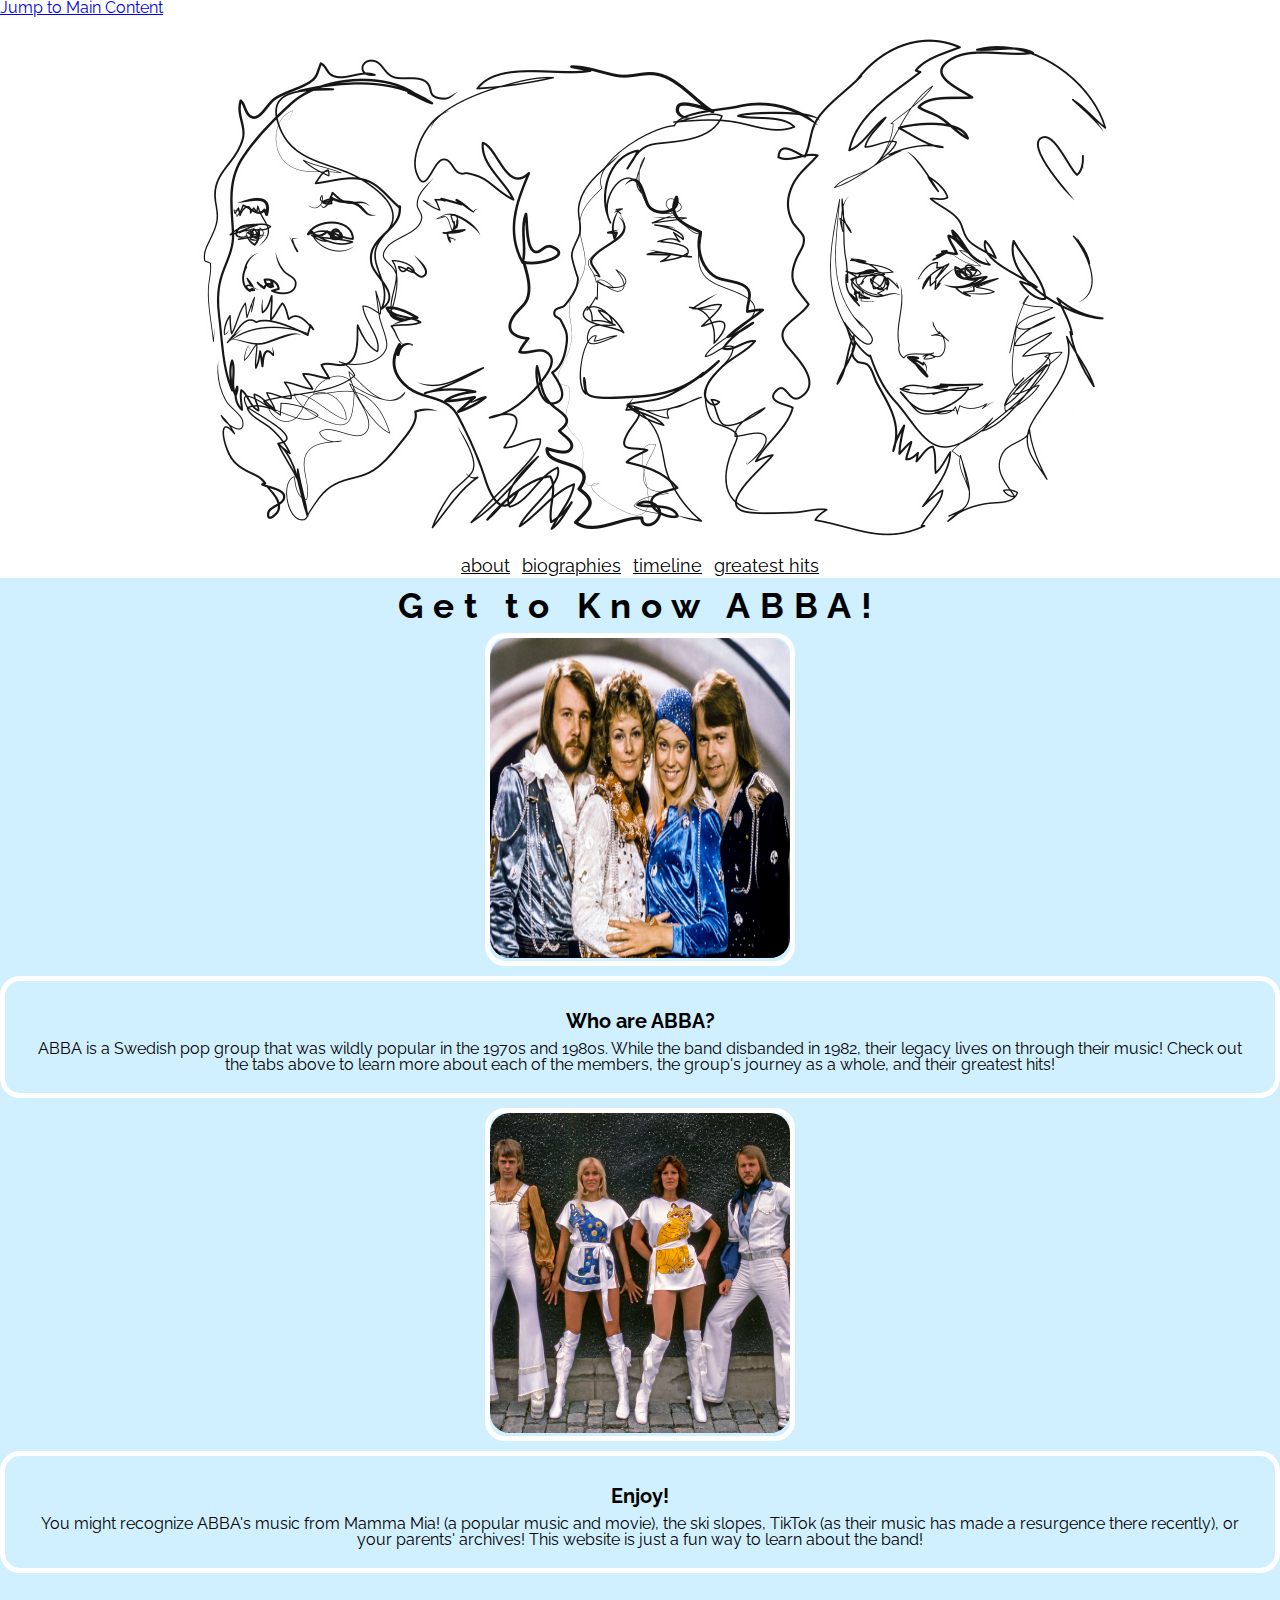
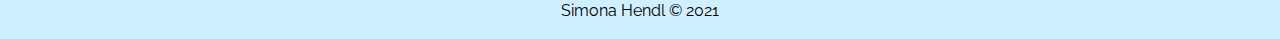
==== index.html @ 5e68b23e "Add files via upload" ====
<!DOCTYPE html>
<html lang="en">
    <head>
        <meta charset="utf-8">
        <meta name="viewport" content="width=device-width, initial-scale=1.0">
        <link rel="stylesheet" type="text/css" href="css/html5reset.css">
        <link rel="stylesheet" type="text/css" href="css/style.css">
        <link rel="stylesheet" type="text/css" href="https://fonts.googleapis.com/css2?family=Raleway&display=swap"/> 
        <link rel="shortcut icon" type="image/png" href="images/abba_logo.png"/>
        <title>About ABBA</title>
    </head>

    <body>
        <a class = "skip" href="https://simonahendl.github.io/portfolio/index.html">Jump to Main Content</a>
        <header>
            <img src="images/logo.jpeg" alt="logo" id = "logo">
            <div id="separate_nav">
                <nav>
                    <ul class="nav_links">
                        <li class="nav_item"><a href="https://simonahendl.github.io/portfolio/index.html">about</a></li>
                        <li class="nav_item"><a href="https://simonahendl.github.io/portfolio/biographies.html">biographies</a></li>
                        <li class="nav_item"><a href="https://simonahendl.github.io/portfolio/timeline.html">timeline</a></li>
                        <li class="nav_item"><a href="https://simonahendl.github.io/portfolio/greatesthits.html">greatest hits</a></li>
                    </ul>
                </nav>
            </div>
        </header>

    <main class="container2">
        <h1>Get to Know ABBA!</h1>
        <div class="start-image">
            <img src="images/group_photo.jpeg" alt=""/>
        </div>
    
        <div class="intro-text">
            <a id="intro"></a>
            <h2>Who are ABBA?</h2>
            <p>ABBA is a Swedish pop group that was wildly popular in the 1970s and 1980s. While the band disbanded in 1982, their legacy lives on through their music! Check out the tabs above to learn more about each of the members, the group's journey as a whole, and their greatest hits!  </p>
        </div>

        <div class="end-image">
            <img src="images/group_photo2.jpeg" alt=""/>
        </div>

        <div class="ending-text">
            <a id="final"></a>
            <h2>Enjoy!</h2>
            <p>You might recognize ABBA's music from Mamma Mia! (a popular music and movie), the ski slopes, TikTok (as their music has made a resurgence there recently), or your parents' archives! This website is just a fun way to learn about the band! </p>
        </div>
    </main>

        <footer>
            <p>Simona Hendl &copy; 2021</p>
        </footer>

    </body>
</html>
---- css/style.css ----
@media only screen and (max-width: 425px) {
    header img{
      max-width: 100%;
      height: auto;
    }
  }

body{
    font-family: "Raleway", sans-serif;
}

header{
    display: flex;
    flex-wrap: wrap;
    justify-content: center;
    flex-direction: column;
    align-items: center;
    border-bottom: 3px solid white;
  }

.nav_links{
    display: flex;
    flex-direction: row;
    justify-content: space-around;
    align-content: center;
}
nav a{
    font-size: 18px;
    color: black;
    padding: 6px;
}
nav a:hover{
    color: black;
    font-style: italic;
}

nav a:active{
    font-style: normal;
    color: black;
}

.grid-container{
    display: grid;
    grid-template-columns: 100px 100px 100px;
    grid-template-rows: 100px 100px 100px;
    justify-content: center;
    align-items: center;
    grid-gap: 10px;
}

.gallery__img {
    background: #444;
    border: 1px solid #555;
    color: #AAA;
    width: 100%;
    height: 100%;
    grid-row: span 1;
    box-shadow: 2px 2px 2px black;
  }

h1 {
    padding: 10px;
    text-align: center;
    font-size: 35px;
    letter-spacing: 10px;
}

h2 {
    padding: 10px;
    text-align: center;
    font-size: 20px;
}

main{
    background-color: #d0efff;
}

.container {
    display: flex;
    flex-wrap: wrap;
    justify-content: center;
    align-items: center;
    flex-direction: column;
    column-gap: 20px;
}

.container h3{
    padding-bottom: 10px;
}

.container div{
    padding: 20px;
    text-align: center;
    border-radius: 20px;
    border: white 5px;
    border-style: solid;
    margin-bottom: 10px;
}

.container img {
   width: 275px;
   height: 320px;
   border-radius: 20px;
   
}

.container p {
    margin-top: 5px;
}

.container1 {
    display: flex;
    flex-wrap: wrap;
    justify-content: center;
    align-items: center;
    flex-direction: column;
    column-gap: 20px;
}

.container1 div{
    padding: 20px;
    text-align: center;
    border: white 5px;
    border-style: solid;
    margin-bottom: 10px;
    border-radius: 20px;

}

.container2 {
    display: flex;
    flex-wrap: wrap;
    justify-content: center;
    align-items: center;
    flex-direction: column;
    column-gap: 20px;
}

.container2 div{
    text-align: center;
    border-radius: 20px;
    border: white 5px;
    border-style: solid;
    margin-bottom: 10px;
}

.container2 img {
    padding: 0px;
    width: 300px;
    height: 320px;
    border-radius: 20px;
    
 }

.intro-text, .ending-text {
    padding: 20px;
}

footer{
    background-color:  #d0efff;
    padding: 20px;
    text-align: center;
}
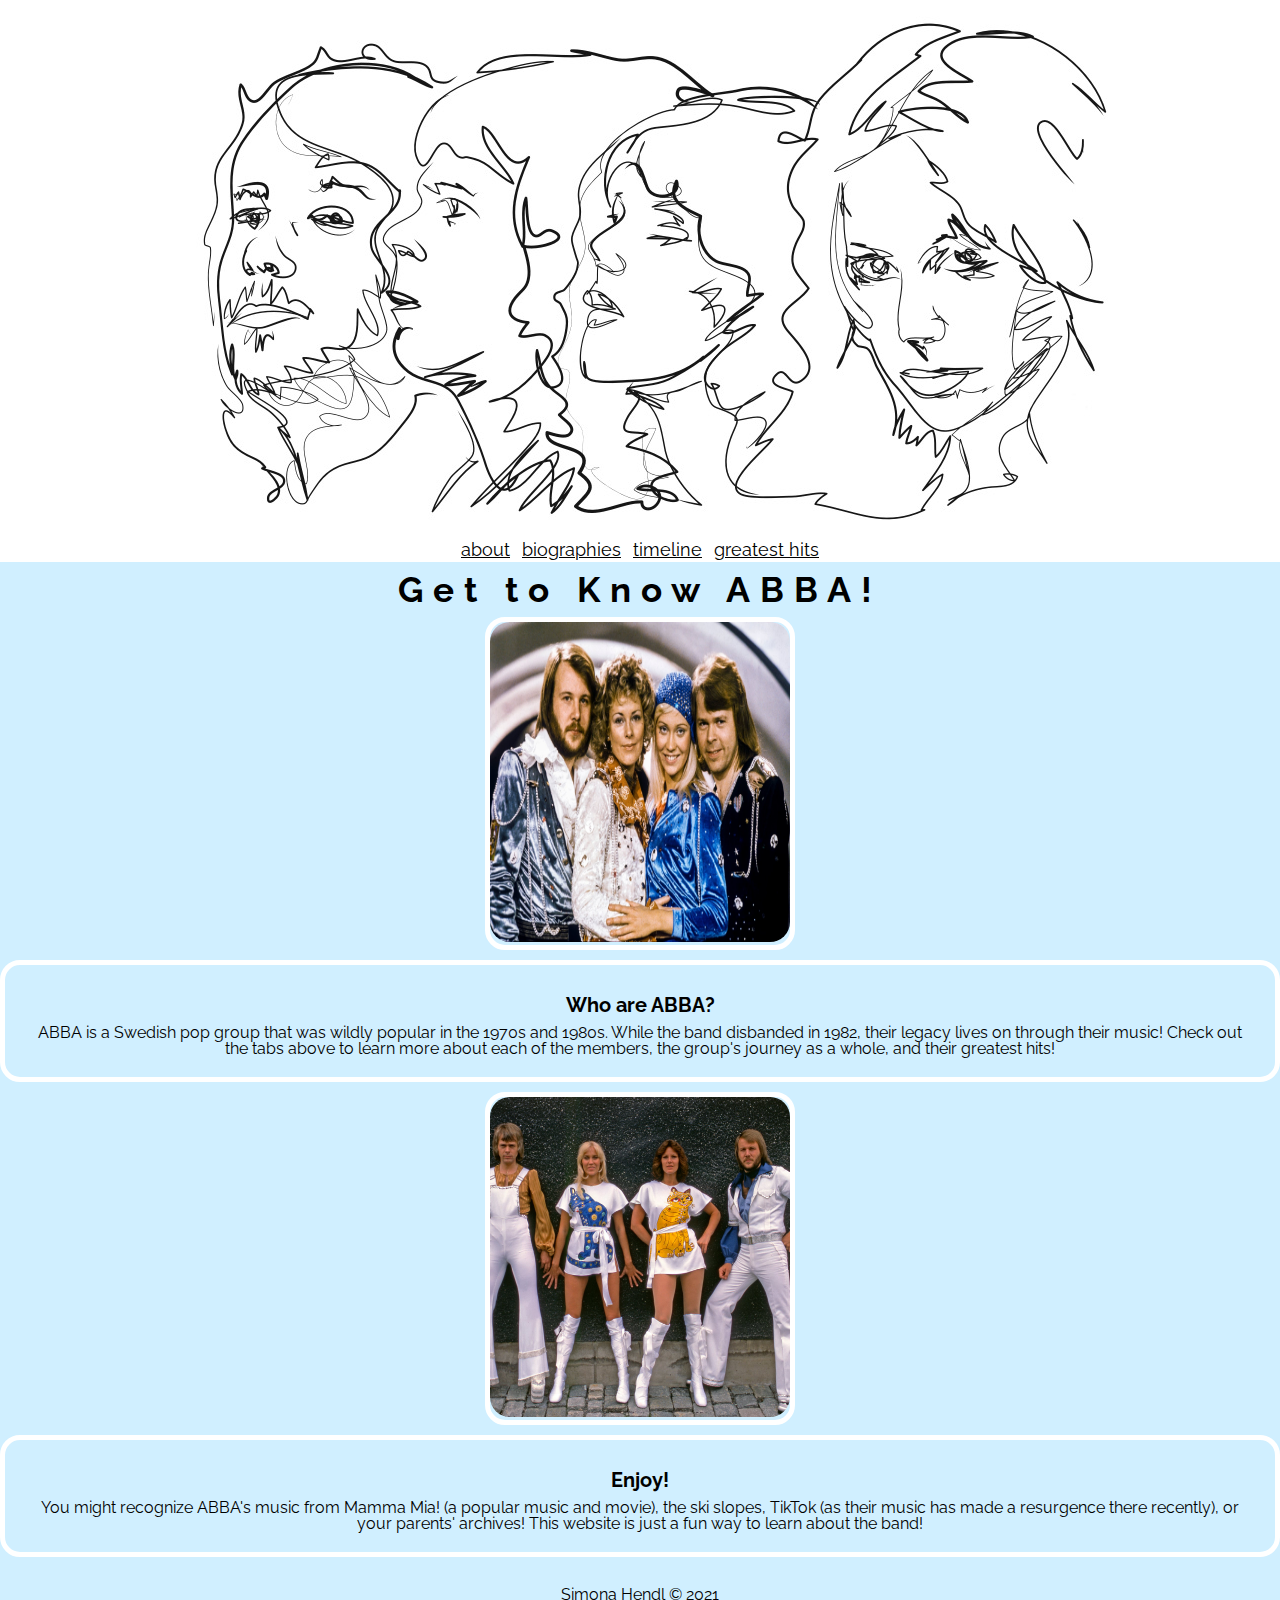
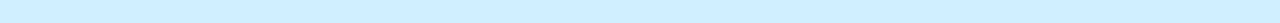
==== commit e1f3f8e6: "Add files via upload" ====
--- a/index.html
+++ b/index.html
@@ -13,7 +13,7 @@
     <body>
         <a class = "skip" href="https://simonahendl.github.io/portfolio/index.html">Jump to Main Content</a>
         <header>
-            <img src="images/logo.jpeg" alt="logo" id = "logo">
+            <img src="images/logo.jpeg" alt="ABBA members outlined" id = "logo">
             <div id="separate_nav">
                 <nav>
                     <ul class="nav_links">
--- a/css/style.css
+++ b/css/style.css
@@ -17,6 +17,27 @@
     align-items: center;
     border-bottom: 3px solid white;
   }
+
+a.skip{
+    background: white;
+    left: 0;
+    padding: 6px;
+    position: absolute;
+    top: -40px;
+    -webkit-transition: right 1s ease-out;
+    transition: right 1s ease-out;
+    z-index: 1;
+}
+
+a.skip:focus{
+    top:20px;
+    color: black;
+    text-decoration-style: solid;
+}
+  
+*:focus{
+    border: 2px solid black;
+}
 
 .nav_links{
     display: flex;
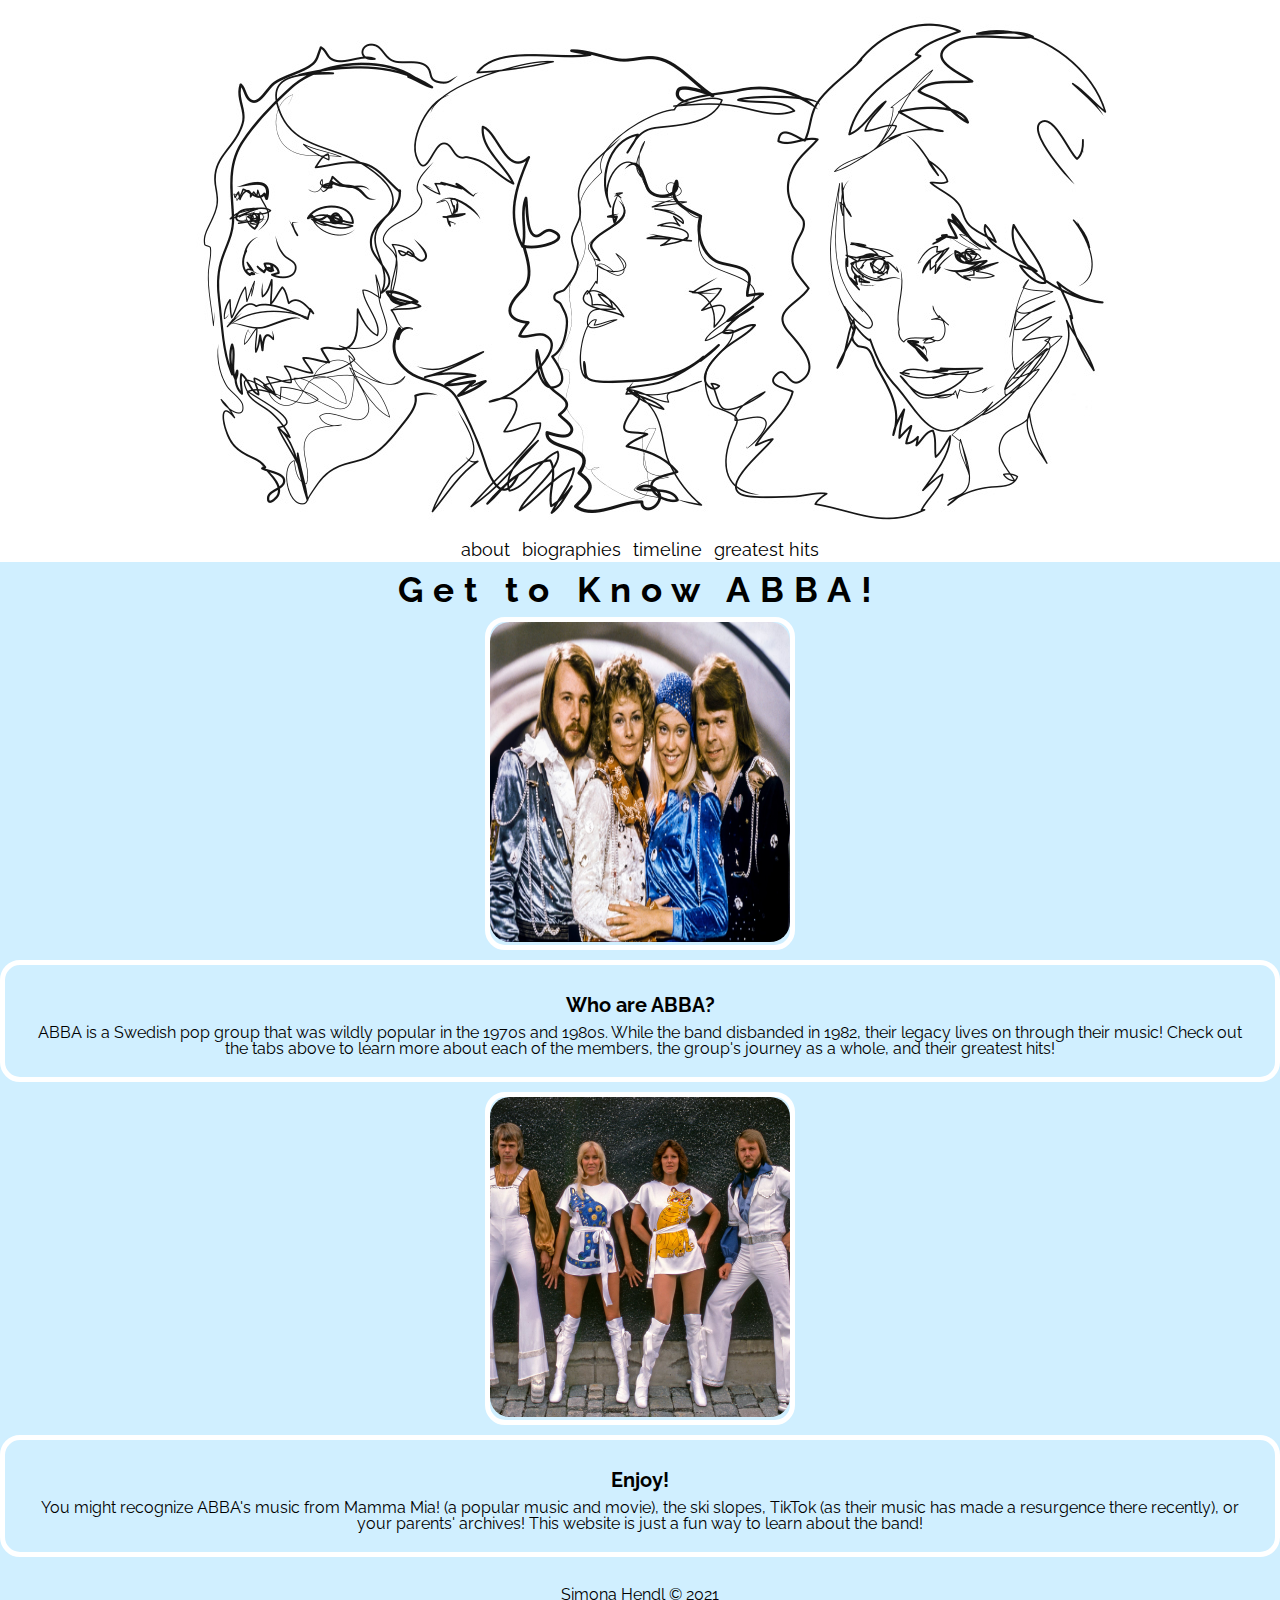
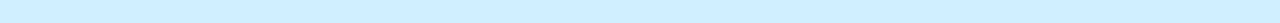
==== commit 4190944b: "Add files via upload" ====
--- a/index.html
+++ b/index.html
@@ -17,10 +17,10 @@
             <div id="separate_nav">
                 <nav>
                     <ul class="nav_links">
-                        <li class="nav_item"><a href="https://simonahendl.github.io/portfolio/index.html">about</a></li>
-                        <li class="nav_item"><a href="https://simonahendl.github.io/portfolio/biographies.html">biographies</a></li>
-                        <li class="nav_item"><a href="https://simonahendl.github.io/portfolio/timeline.html">timeline</a></li>
-                        <li class="nav_item"><a href="https://simonahendl.github.io/portfolio/greatesthits.html">greatest hits</a></li>
+                        <li class="current"><a href="https://simonahendl.github.io/portfolio/index.html">about</a></li>
+                        <li><a href="https://simonahendl.github.io/portfolio/biographies.html">biographies</a></li>
+                        <li><a href="https://simonahendl.github.io/portfolio/timeline.html">timeline</a></li>
+                        <li><a href="https://simonahendl.github.io/portfolio/greatesthits.html">greatest hits</a></li>
                     </ul>
                 </nav>
             </div>
--- a/css/style.css
+++ b/css/style.css
@@ -49,15 +49,11 @@
     font-size: 18px;
     color: black;
     padding: 6px;
-}
-nav a:hover{
-    color: black;
-    font-style: italic;
+    text-decoration: none;
 }
 
-nav a:active{
-    font-style: normal;
-    color: black;
+.nav .current {
+    background-color: #d5a4a8;
 }
 
 .grid-container{
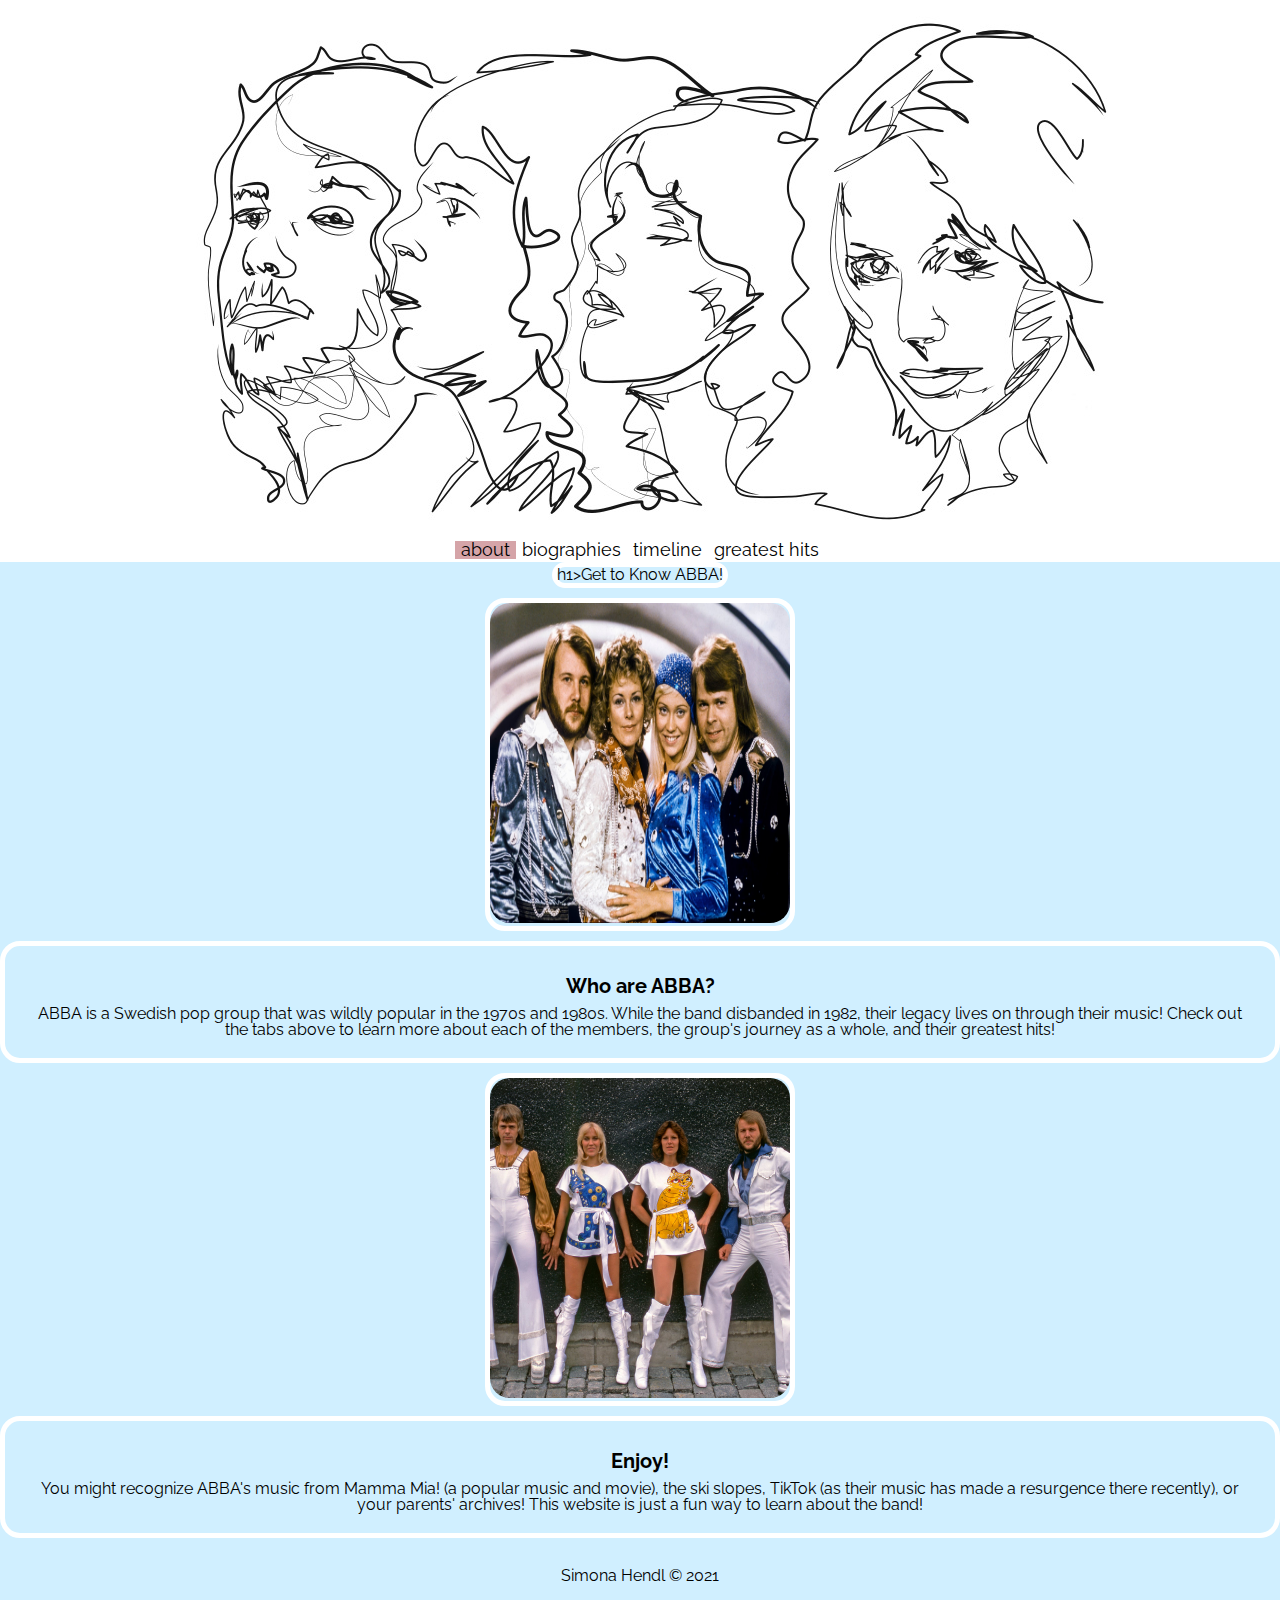
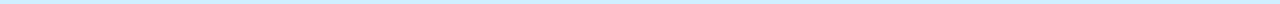
==== commit f26bbd2e: "Add files via upload" ====
--- a/index.html
+++ b/index.html
@@ -27,7 +27,10 @@
         </header>
 
     <main class="container2">
-        <h1>Get to Know ABBA!</h1>
+        <div class = "header1_grid">
+            <p>h1>Get to Know ABBA!</p>
+        </div>
+        
         <div class="start-image">
             <img src="images/group_photo.jpeg" alt=""/>
         </div>
--- a/css/style.css
+++ b/css/style.css
@@ -44,16 +44,20 @@
     flex-direction: row;
     justify-content: space-around;
     align-content: center;
-}
+    text-decoration: none;
+}
+
+#separate_nav li.current{
+    background-color: #d5a4a8;
+    border-style: dotted;
+    border-color: black;
+}
+
 nav a{
     font-size: 18px;
     color: black;
     padding: 6px;
     text-decoration: none;
-}
-
-.nav .current {
-    background-color: #d5a4a8;
 }
 
 .grid-container{
@@ -177,4 +181,75 @@
     background-color:  #d0efff;
     padding: 20px;
     text-align: center;
-}+}
+
+@media (min-width: 768px) and (max-width: 1024px) {
+    header img{
+        max-width: 100%;
+        height: auto;
+    }
+    
+    .nav_links{
+        display: flex;
+        flex-direction: row;
+        flex: 1 1 auto;
+    }
+    
+    .grid-container{
+        display: grid;
+        grid-template-columns: 250px 250px 250px;
+        grid-template-rows: 250px 250px 250px;
+        justify-content: center;
+        align-items: center;
+        grid-gap: 10px;
+    }
+
+    .container2{
+        display: grid;
+        grid-template-columns: 375px 375px;
+        grid-template-rows: 100px 375px 375px;
+        grid-gap: 5px 5px;
+        align-items: center;
+    }
+
+    .header1_grid{
+        grid-row: 1;
+        grid-column: 1/ -1;
+    }
+
+    .start-image {
+        grid-row: 2;
+        grid-column: 1;
+    }
+
+    .intro-text{
+        grid-row: 2;
+        grid-column: 2;
+    }
+
+    .end-image{
+        grid-row: 3;
+        grid-column: 2;
+    }
+
+    .ending-text{
+        grid-row: 3;
+        grid-column: 1;
+    }
+
+    .container2 div{
+        text-align: center;
+        border-radius: 20px;
+        border: white 5px;
+        border-style: solid;
+        margin-bottom: 10px;
+    }
+
+    .container2 img {
+        padding: 0px;
+        width: 365px;
+        height: 320px;
+        border-radius: 20px;
+        
+     }
+  }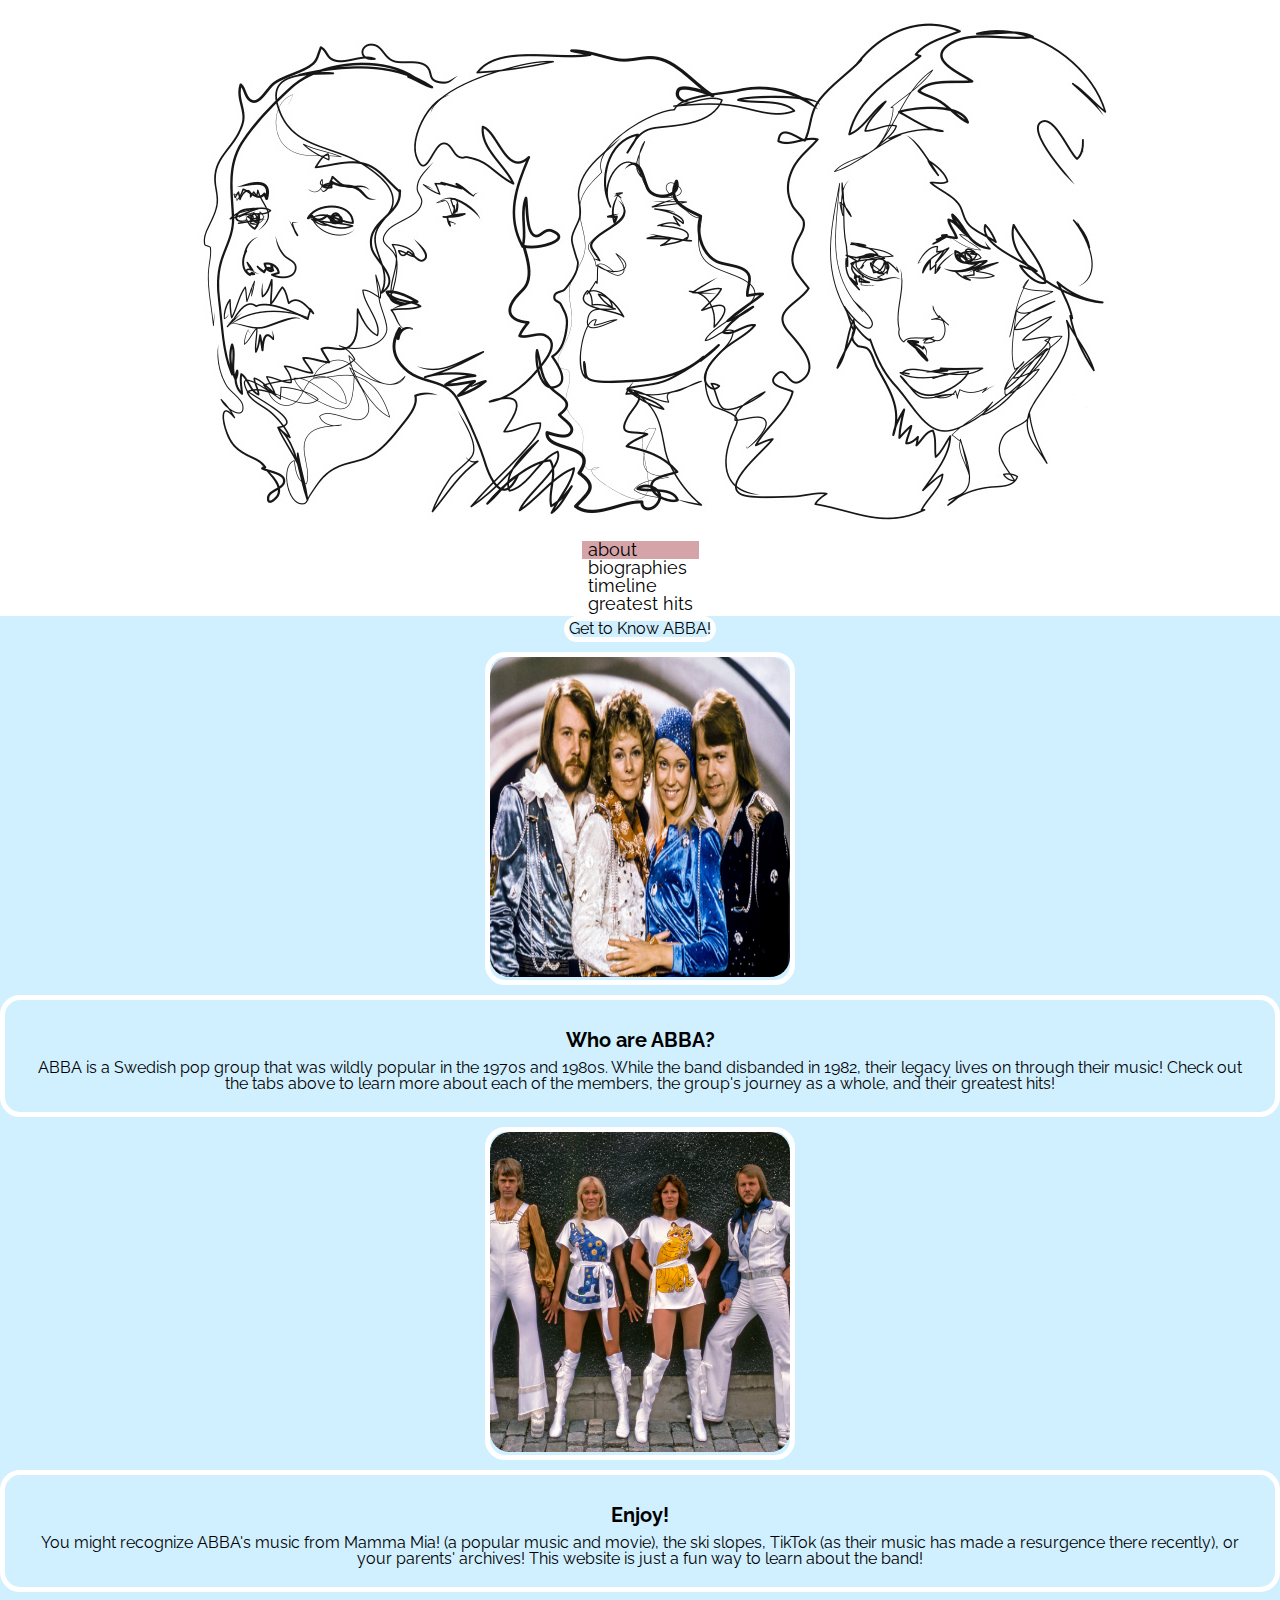
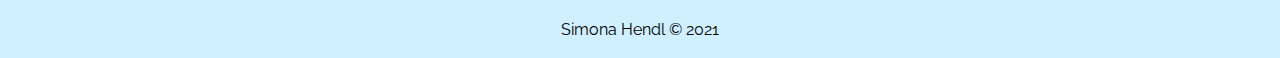
==== commit 6f32a39c: "Add files via upload" ====
--- a/index.html
+++ b/index.html
@@ -28,9 +28,9 @@
 
     <main class="container2">
         <div class = "header1_grid">
-            <p>h1>Get to Know ABBA!</p>
+            <p>Get to Know ABBA!</p>
         </div>
-        
+
         <div class="start-image">
             <img src="images/group_photo.jpeg" alt=""/>
         </div>
--- a/css/style.css
+++ b/css/style.css
@@ -41,10 +41,7 @@
 
 .nav_links{
     display: flex;
-    flex-direction: row;
-    justify-content: space-around;
-    align-content: center;
-    text-decoration: none;
+    flex-direction: column;
 }
 
 #separate_nav li.current{
@@ -192,7 +189,6 @@
     .nav_links{
         display: flex;
         flex-direction: row;
-        flex: 1 1 auto;
     }
     
     .grid-container{
@@ -214,7 +210,7 @@
 
     .header1_grid{
         grid-row: 1;
-        grid-column: 1/ -1;
+        grid-column: 1 / 2;
     }
 
     .start-image {
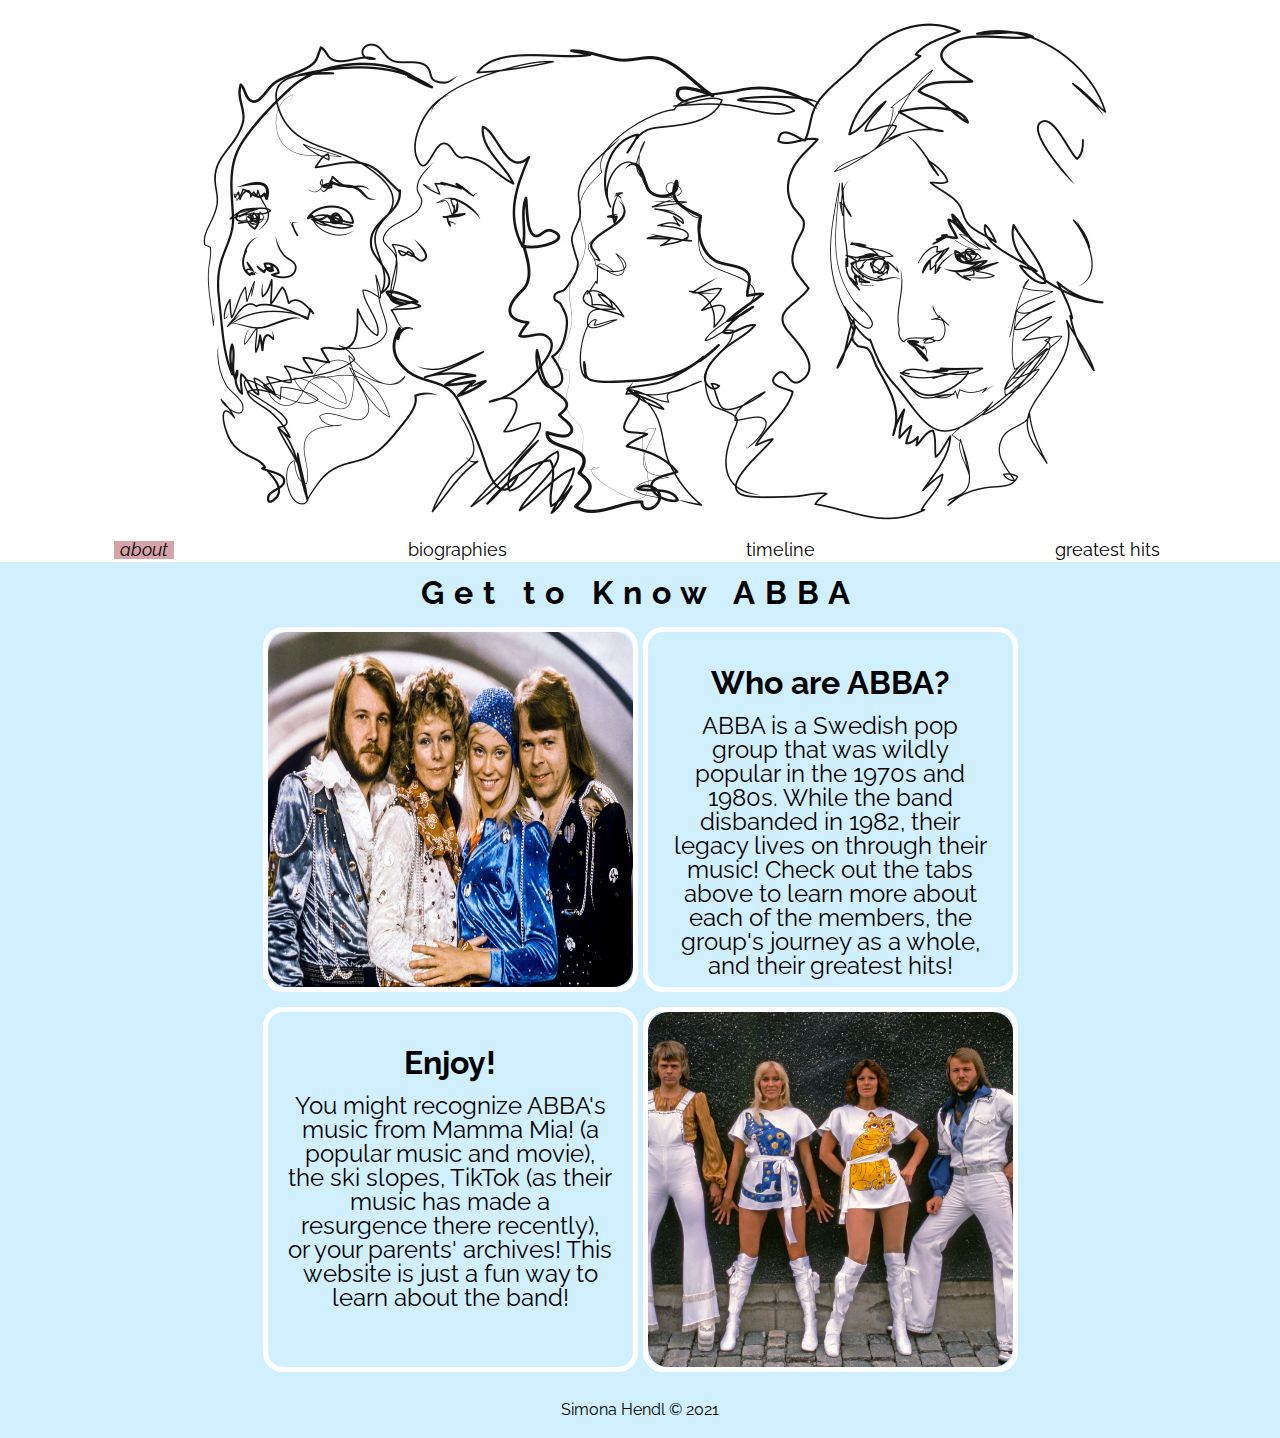
==== commit dec6a640: "Add files via upload" ====
--- a/index.html
+++ b/index.html
@@ -11,25 +11,26 @@
     </head>
 
     <body>
-        <a class = "skip" href="https://simonahendl.github.io/portfolio/index.html">Jump to Main Content</a>
+        <a class = "skip" href= "#main">Jump to Main Content</a>
         <header>
             <img src="images/logo.jpeg" alt="ABBA members outlined" id = "logo">
             <div id="separate_nav">
                 <nav>
                     <ul class="nav_links">
-                        <li class="current"><a href="https://simonahendl.github.io/portfolio/index.html">about</a></li>
-                        <li><a href="https://simonahendl.github.io/portfolio/biographies.html">biographies</a></li>
-                        <li><a href="https://simonahendl.github.io/portfolio/timeline.html">timeline</a></li>
-                        <li><a href="https://simonahendl.github.io/portfolio/greatesthits.html">greatest hits</a></li>
+                        <li class="current"><a href="index.html">about</a></li>
+                        <li><a href="biographies.html">biographies</a></li>
+                        <li><a href="timeline.html">timeline</a></li>
+                        <li><a href="greatesthits.html">greatest hits</a></li>
                     </ul>
                 </nav>
             </div>
         </header>
 
-    <main class="container2">
-        <div class = "header1_grid">
+    <main class="container2" id = "main">
+        <h1 class = "top">Get to Know ABBA</h1>
+        <!-- <div class = "header1_grid">
             <p>Get to Know ABBA!</p>
-        </div>
+        </div> -->
 
         <div class="start-image">
             <img src="images/group_photo.jpeg" alt=""/>
--- a/css/style.css
+++ b/css/style.css
@@ -17,6 +17,10 @@
     align-items: center;
     border-bottom: 3px solid white;
   }
+
+#separate_nav{
+    width: 100%;
+}
 
 a.skip{
     background: white;
@@ -41,13 +45,15 @@
 
 .nav_links{
     display: flex;
-    flex-direction: column;
+    flex-direction: row;
+    justify-content: space-between;
 }
 
 #separate_nav li.current{
     background-color: #d5a4a8;
     border-style: dotted;
     border-color: black;
+    font-style: italic;
 }
 
 nav a{
@@ -152,6 +158,7 @@
     align-items: center;
     flex-direction: column;
     column-gap: 20px;
+    align-items: stretch;
 }
 
 .container2 div{
@@ -180,7 +187,7 @@
     text-align: center;
 }
 
-@media (min-width: 768px) and (max-width: 1024px) {
+@media (min-width: 760px) {
     header img{
         max-width: 100%;
         height: auto;
@@ -189,6 +196,7 @@
     .nav_links{
         display: flex;
         flex-direction: row;
+        justify-content: space-around; 
     }
     
     .grid-container{
@@ -203,14 +211,15 @@
     .container2{
         display: grid;
         grid-template-columns: 375px 375px;
-        grid-template-rows: 100px 375px 375px;
+        grid-template-rows: 60px 375px 375px;
         grid-gap: 5px 5px;
-        align-items: center;
-    }
-
-    .header1_grid{
+        align-items: stretch;
+    }
+
+    .header1_grid, .top{
         grid-row: 1;
-        grid-column: 1 / 2;
+        grid-column: 1 / -1;
+        font-size: 32px;
     }
 
     .start-image {
@@ -233,7 +242,7 @@
         grid-column: 1;
     }
 
-    .container2 div{
+    .start-image, .intro-text, .end-image, .end-text{
         text-align: center;
         border-radius: 20px;
         border: white 5px;
@@ -244,8 +253,23 @@
     .container2 img {
         padding: 0px;
         width: 365px;
-        height: 320px;
+        height: 355px;
         border-radius: 20px;
         
      }
+
+     .container2 p{
+         font-size: 24px;
+         text-align: center;
+     }
+
+     .container2 h2{
+         font-size: 32px;
+         padding: 15px;
+
+     }
+
+     .top{
+         padding-top: 15px;
+     }
   }